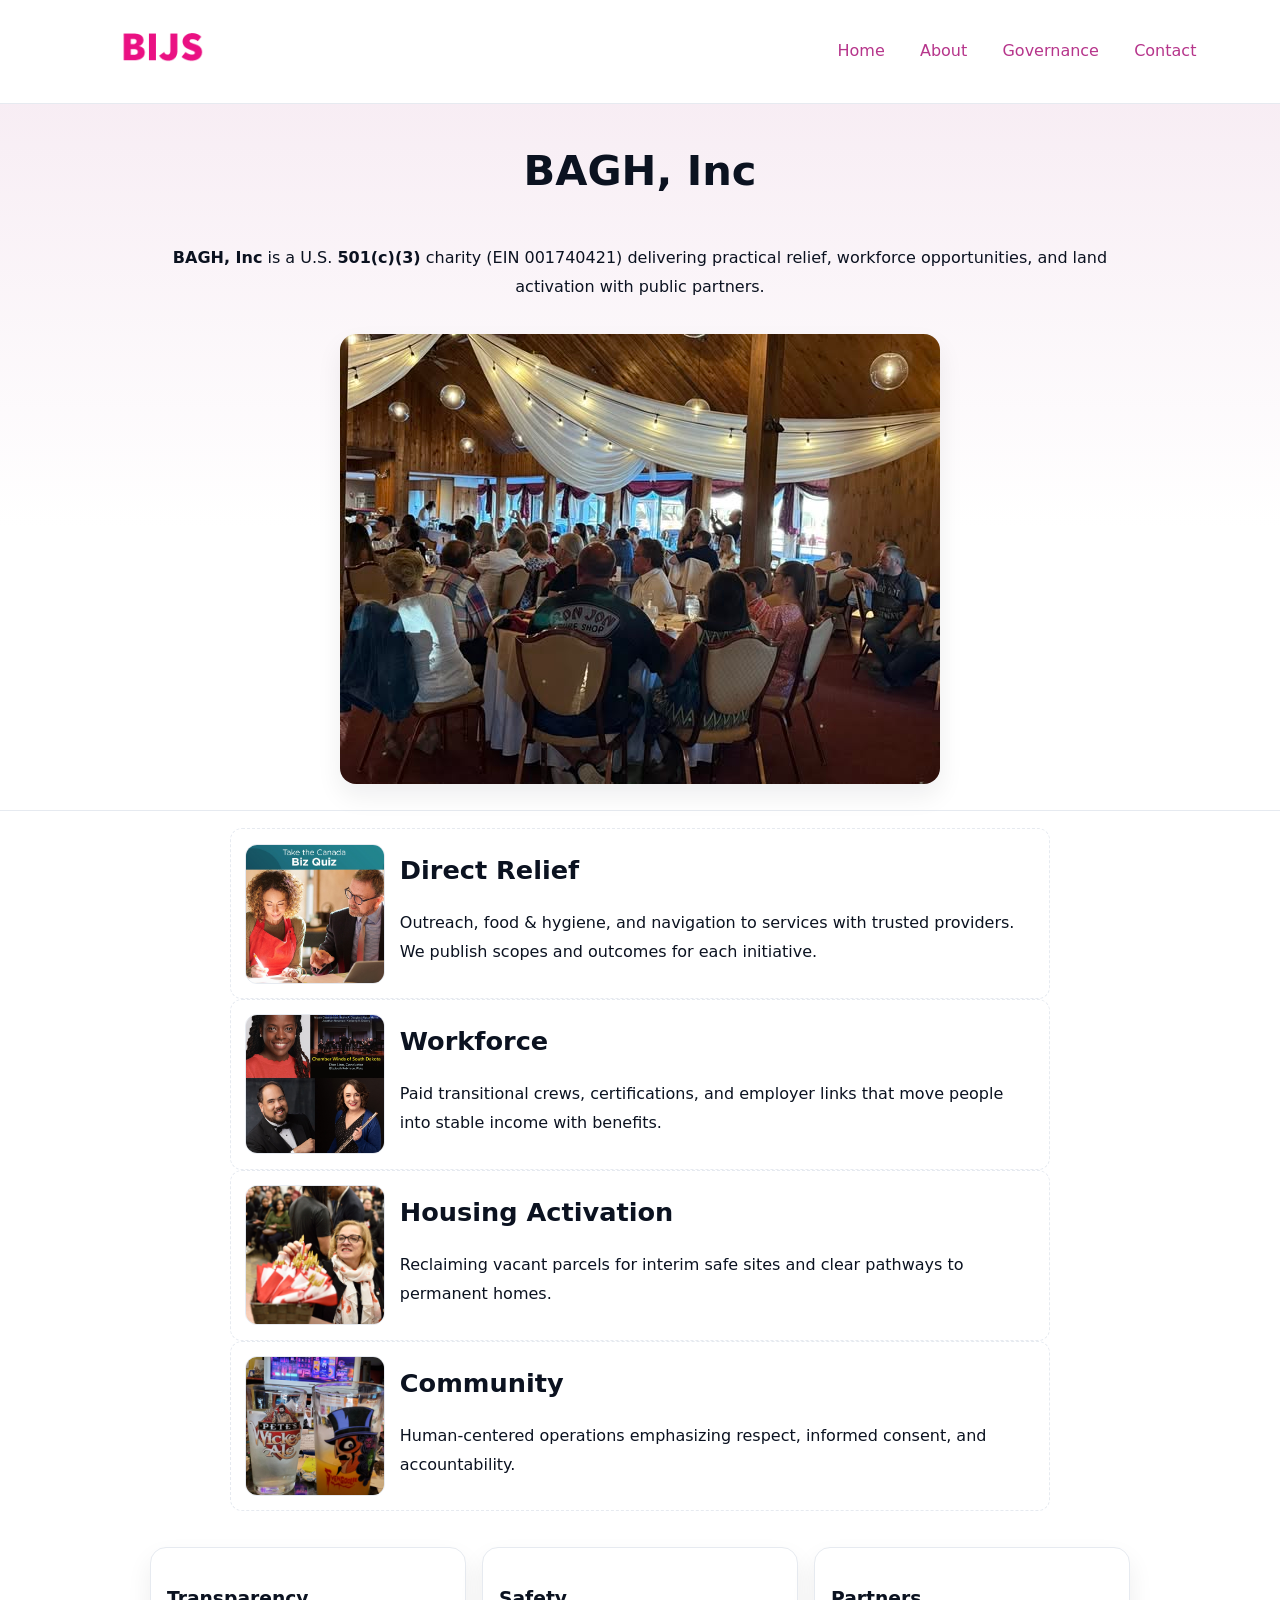
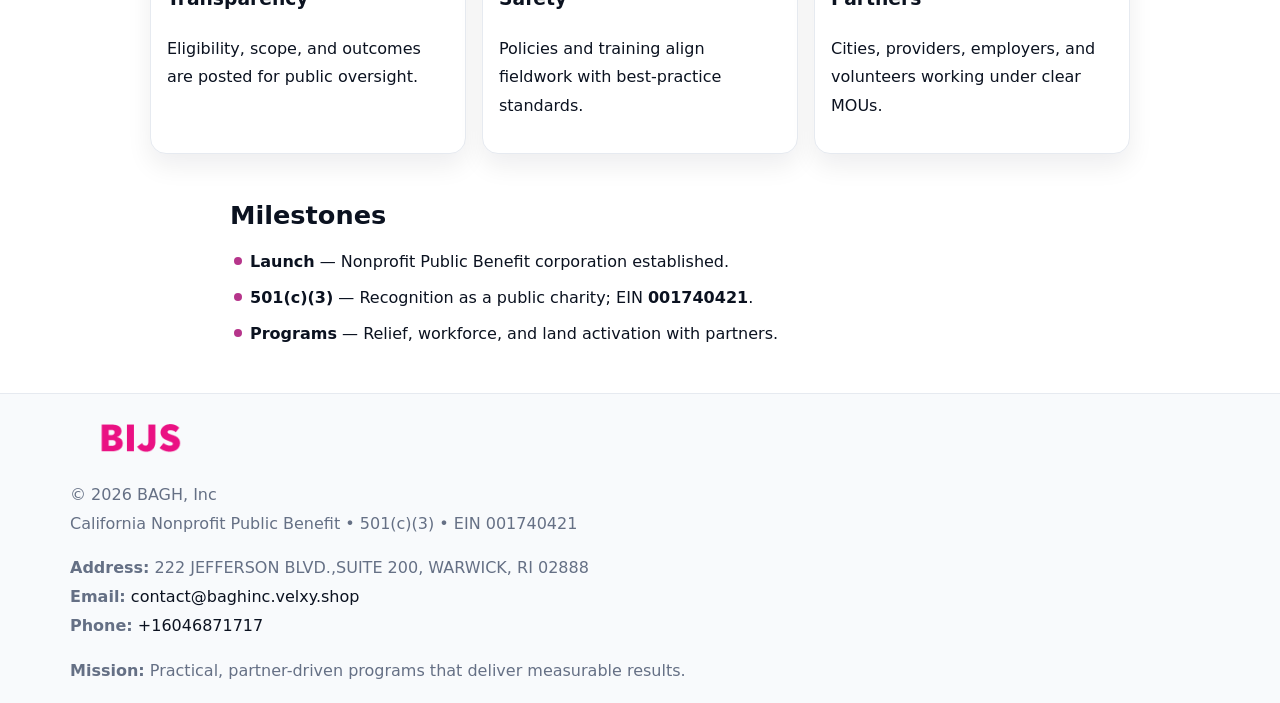
==== index.html @ 65d74efe "Initial commit" ====
<!doctype html><html lang="en"><head>
<meta charset="utf-8"/><meta name="viewport" content="width=device-width,initial-scale=1"/>
<title>BAGH, Inc – Nonprofit • 2025</title>
<link rel="stylesheet" href="assets/styles.css"/><link rel="icon" href="images/logo.png"/>
<meta name="data-ein" content="001740421"/><meta name="data-name" content="BAGH, Inc"/>
<meta name="data-email" content="contact@baghinc.velxy.shop"/><meta name="data-phone" content="+16046871717"/>
<meta name="data-address" content="222 JEFFERSON BLVD.,SUITE 200,
WARWICK, RI 02888"/><meta name="data-map" content="222+JEFFERSON+BLVD+,SUITE+200,+WARWICK,+RI+02888"/>
  <meta name="description" content="We are a 501(c)(3) organization advancing community services, education, and direct relief through transparent programs, local partnerships, and measurable outcomes.">
</head><body>
<div style="position:absolute;left:-9999px;top:-9999px;opacity:0" data-uniq="{{UNIQUE_BLOB}}">
  <span>We are a 501(c)(3) organization advancing community services, education, and direct relief through transparent programs, local partnerships, and measurable outcomes.</span><svg width="12" height="12" viewBox="0 0 12 12" xmlns="http://www.w3.org/2000/svg"><circle cx="6" cy="6" r="5" fill="#7c3aed"/></svg><img src="images/jobs.jpg" width="1" height="1" alt="" loading="lazy"/>
</div>

<header><div class="cb5fbf5510e">
  <a href="index.html"><img src="images/logo.png" style="width:140px" alt="BAGH, Inc"></a>
  <nav><a class="active" href="index.html">Home</a><a href="about.html">About</a><a href="governance.html">Governance</a><a href="contact.html">Contact</a></nav>
</div></header>

<section class="cda5a10071c"><div class="c6b7b214878">
  <h1>BAGH, Inc</h1>
  <p class="c87f8da1c14"><strong>BAGH, Inc</strong> is a U.S. <strong>501(c)(3)</strong> charity (EIN 001740421) delivering practical relief, workforce opportunities, and land activation with public partners.</p>
  <img src="images/hero.jpg" alt="Community action">
</div></section>

<main class="c6b7b214878">
  <section class="section narrow">
    <div class="feature"><img class="thumb" src="images/relief.jpg" alt=""><div><h2>Direct Relief</h2><p>Outreach, food & hygiene, and navigation to services with trusted providers. We publish scopes and outcomes for each initiative.</p></div></div>
    <div class="feature"><img class="thumb" src="images/jobs.jpg" alt=""><div><h2>Workforce</h2><p>Paid transitional crews, certifications, and employer links that move people into stable income with benefits.</p></div></div>
    <div class="feature"><img class="thumb" src="images/land.jpg" alt=""><div><h2>Housing Activation</h2><p>Reclaiming vacant parcels for interim safe sites and clear pathways to permanent homes.</p></div></div>
    <div class="feature"><img class="thumb" src="images/community.jpg" alt=""><div><h2>Community</h2><p>Human-centered operations emphasizing respect, informed consent, and accountability.</p></div></div>
  </section>

  <section class="section c2da2ceb97a">
    <article class="cc0d9a01913"><h3>Transparency</h3><p>Eligibility, scope, and outcomes are posted for public oversight.</p></article>
    <article class="cc0d9a01913"><h3>Safety</h3><p>Policies and training align fieldwork with best-practice standards.</p></article>
    <article class="cc0d9a01913"><h3>Partners</h3><p>Cities, providers, employers, and volunteers working under clear MOUs.</p></article>
  </section>

  <section class="section narrow">
    <h2>Milestones</h2>
    <ul class="timeline">
      <li><strong>Launch</strong> — Nonprofit Public Benefit corporation established.</li>
      <li><strong>501(c)(3)</strong> — Recognition as a public charity; EIN <strong>001740421</strong>.</li>
      <li><strong>Programs</strong> — Relief, workforce, and land activation with partners.</li>
    </ul>
  </section>
</main>

<footer>
  <div class="footer">
    <div class="cfd281b1889">
      <div class="fcol">
        <img src="images/logo.png" alt="" style="width:140px;margin-bottom:.4rem">
        <div class="small">© <span id="year"></span> BAGH, Inc</div>
        <div class="small">California Nonprofit Public Benefit • 501(c)(3) • EIN 001740421</div>
      </div>
      <div class="fcol">
        <div class="small"><strong>Address:</strong> 222 JEFFERSON BLVD.,SUITE 200,
WARWICK, RI 02888</div>
        <div class="small"><strong>Email:</strong> <a href="mailto:contact@baghinc.velxy.shop">contact@baghinc.velxy.shop</a></div>
        <div class="small"><strong>Phone:</strong> <a href="tel:+16046871717">+16046871717</a></div>
      </div>
      <div class="fcol">
        <div class="small"><strong>Mission:</strong> Practical, partner-driven programs that deliver measurable results.</div>
      </div>
    </div>
  </div>
</footer>

<script>
(function(){
  function m(n){const e=document.querySelector('meta[name="'+n+'"]');return e?e.content:''}
  function h(s){let x=2166136261>>>0;for(let i=0;i<s.length;i++){x^=s.charCodeAt(i);x=(x*16777619)>>>0}return x>>>0}
  const key=h((m('data-ein')||m('data-name')||'0').replace(/\s+/g,'')),H=key%360,S=55+(key%20),L=46;
  const r=document.documentElement;
  r.style.setProperty('--brand',`hsl(${H} ${S}% ${L}%)`);
  r.style.setProperty('--brand-ink',`hsl(${H} ${Math.min(95,S+10)}% ${Math.max(20,L-18)}%)`);
  r.style.setProperty('--soft',`hsl(${H} ${Math.max(40,S-25)}% 95%)`);
  const y=document.getElementById('year');if(y)y.textContent=new Date().getFullYear();
})();
</script>
</body></html>
---- assets/styles.css ----
:root{
  --ink:#0b1220;--muted:#657085;--paper:#ffffff;--line:#e6eaf0;
  --brand:#7c3aed;--brand-ink:#5b21b6;--soft:#f5f3ff;
  --r:16px;--sh:0 12px 26px rgba(11,18,32,.07)
}
*{box-sizing:border-box}
html,body{height:100%}
body{
  margin:0;color:var(--ink);background:var(--paper);
  font-family:Inter,system-ui,Arial,sans-serif;line-height:1.8;
  -webkit-text-size-adjust:100%
}
img{max-width:100%;height:auto;display:block;border-radius:var(--r)}
a{color:var(--brand);text-decoration:none}
a:hover{text-decoration:underline}

/* ---------- TOP NAV ---------- */
header{position:sticky;top:0;z-index:10;background:#fff;border-bottom:1px solid var(--line)}
.cb5fbf5510e{
  width:min(1140px,94%);margin:0 auto;padding:.7rem 0;
  display:flex;justify-content:space-between;align-items:center;gap:.6rem;
  flex-wrap:wrap; /* cho mobile */
}
.cb5fbf5510e a{margin-left:.5rem;padding:.55rem .85rem;border-radius:999px}
.cb5fbf5510e a:hover{background:var(--soft);text-decoration:none}

/* ---------- CONTAINER ---------- */
.c6b7b214878{width:min(980px,92%);margin:0 auto}

/* ---------- HERO (CENTERED) ---------- */
.cda5a10071c{background:linear-gradient(180deg,var(--soft),#fff 60%);border-bottom:1px solid var(--line)}
.cda5a10071c .c6b7b214878{
  text-align:center;padding:1.2rem 0;display:grid;gap:.9rem;justify-items:center
}
.cda5a10071c h1{font-size:clamp(1.6rem,4.5vw,2.6rem);margin:.25rem 0}
.cda5a10071c p.lead{color:var(--muted);max-width:48rem;margin:0 auto;padding:0 .4rem}
.cda5a10071c img{max-width:820px;box-shadow:var(--sh)}

/* ---------- SECTIONS ---------- */
.section{padding:1.1rem 0}
.narrow{max-width:820px;margin:0 auto}
.c2da2ceb97a{display:grid;grid-template-columns:1fr;gap:1rem}
.cc0d9a01913{border:1px solid var(--line);border-radius:var(--r);background:#fff;padding:1rem;box-shadow:var(--sh)}
h1{margin:.2rem 0 .4rem}
h2{font-size:clamp(1.1rem,3.6vw,1.6rem);margin:.2rem 0 .35rem}

/* ---------- FEATURE ROWS ---------- */
.feature{
  display:grid;grid-template-columns:120px 1fr;gap:.9rem;align-items:center;
  border:1px dashed var(--line);border-radius:12px;padding:.9rem
}
.thumb{width:120px;height:120px;object-fit:cover;border-radius:12px;border:1px solid var(--line)}

/* ---------- TIMELINE ---------- */
.timeline{list-style:none;margin:.6rem 0 0;padding:0}
.timeline li{position:relative;padding-left:1.25rem;margin:.45rem 0}
.timeline li::before{
  content:"";position:absolute;left:.25rem;top:.58rem;width:.5rem;height:.5rem;border-radius:999px;background:var(--brand)
}

/* ---------- FOOTER ---------- */
footer{border-top:1px solid var(--line);background:#f8fafc;margin-top:1.2rem}
.footer{width:min(1140px,94%);margin:0 auto;padding:1.1rem 0;display:grid;gap:1rem}
.cfd281b1889{display:grid;grid-template-columns:1fr;gap:1rem}
.fcol .small{color:var(--muted)}
.fcol a{color:var(--ink)} .fcol a:hover{color:var(--brand-ink)}

/* ---------- FORM (mobile-first) ---------- */
button,input,textarea,select{font:inherit}
.contact-form{display:grid;grid-template-columns:1fr;gap:12px;max-width:820px}
.contact-form .row-2{display:grid;grid-template-columns:1fr 1fr;gap:12px}
.contact-form input,.contact-form textarea{
  width:100%;padding:.9rem 1rem;border:1px solid var(--line);border-radius:var(--r);
  min-height:44px;background:#fff
}
.contact-form textarea{resize:vertical}
.contact-form button{
  width:auto;justify-self:start;padding:.95rem 1.4rem;background:var(--brand);color:#fff;
  border:0;border-radius:var(--r);cursor:pointer
}
.contact-form button:hover{background:var(--brand-ink)}

/* ---------- RESPONSIVE BREAKPOINTS ---------- */
/* >= 880px: lưới 3 cột, thumbnail lớn hơn */
@media (min-width:880px){
  .c2da2ceb97a{grid-template-columns:repeat(3,1fr)}
  .feature{grid-template-columns:140px 1fr}
  .thumb{width:140px;height:140px}
  .cda5a10071c .c6b7b214878{padding:1.6rem 0;gap:1rem}
}
/* <= 720px: giảm spacing, ảnh thumb nhỏ, chữ dễ đọc */
@media (max-width:720px){
  .feature{grid-template-columns:1fr}
  .thumb{width:96px;height:96px;justify-self:center}
  .cc0d9a01913{padding:.85rem}
  .section{padding:.9rem 0}
  .cb5fbf5510e{justify-content:center}
}
/* <= 640px: form 1 cột */
@media (max-width:640px){
  .contact-form .row-2{grid-template-columns:1fr}
  .cda5a10071c img{border-radius:12px}
}
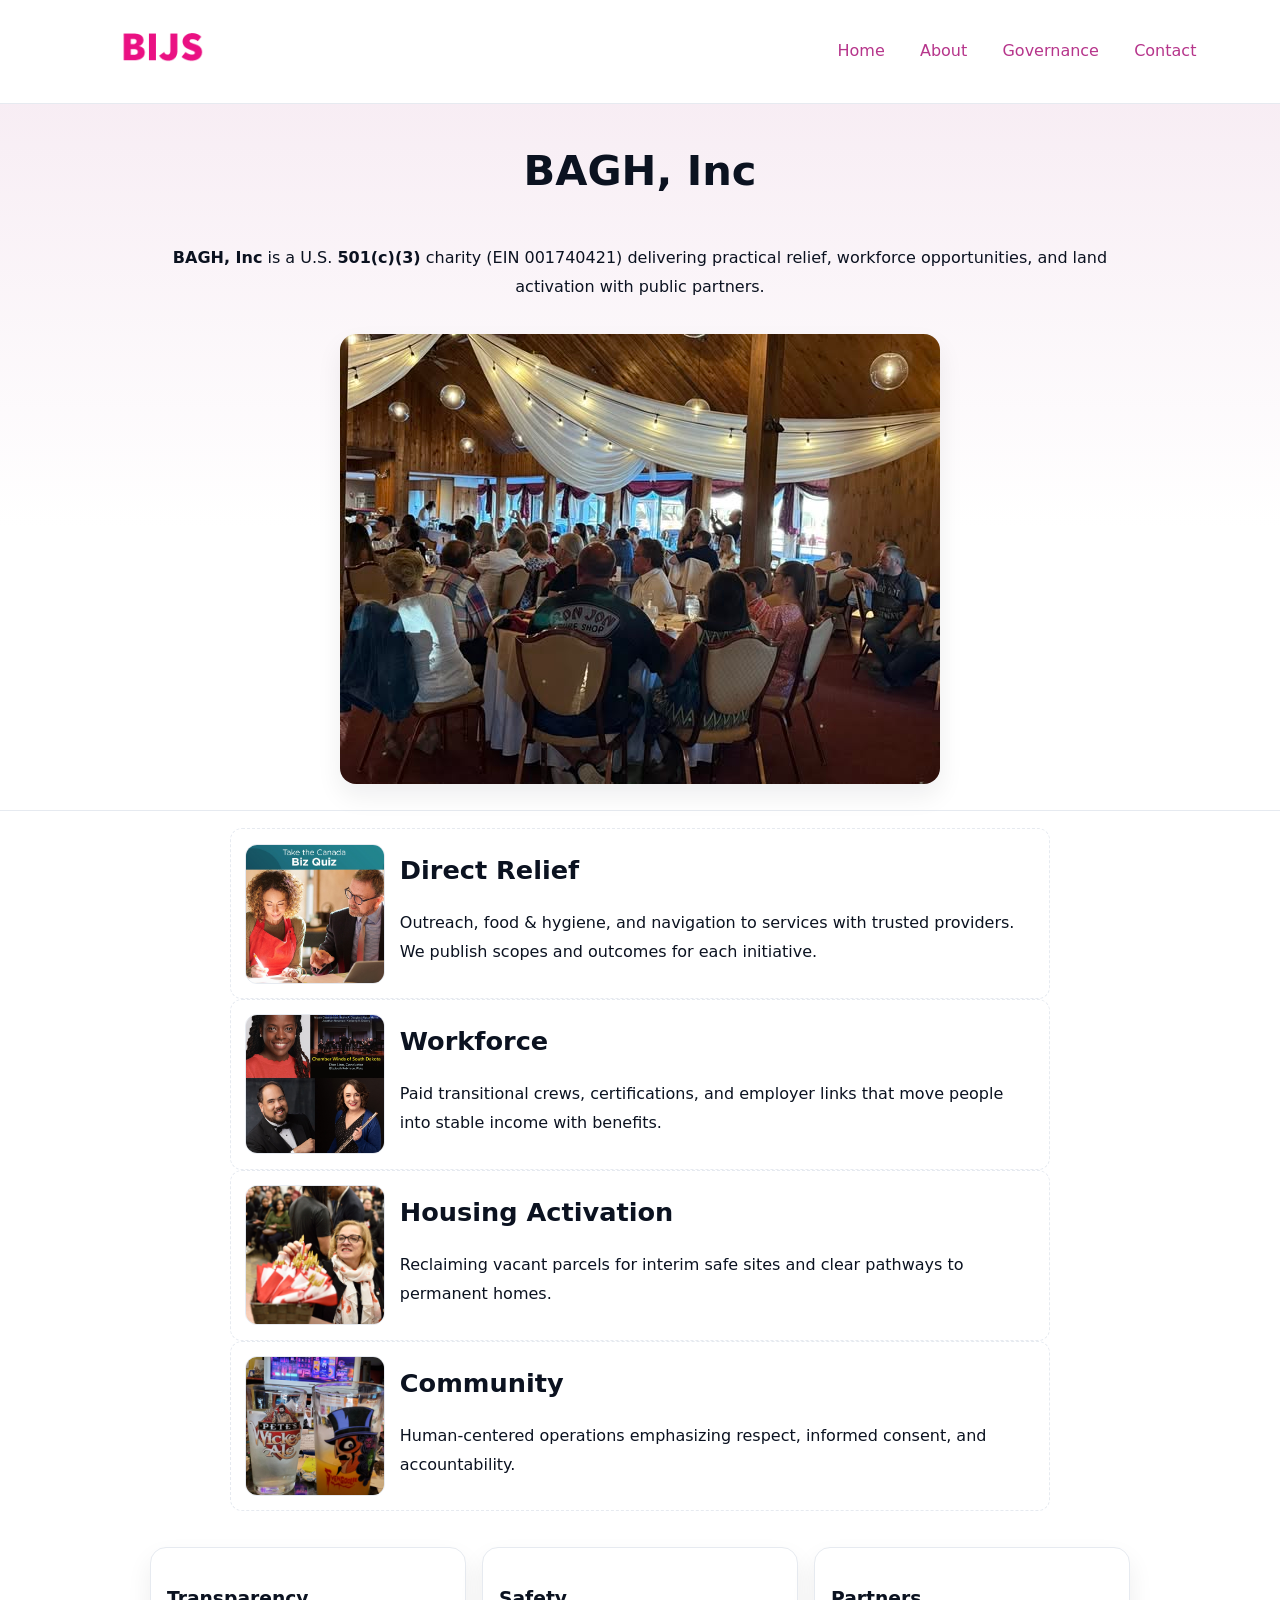
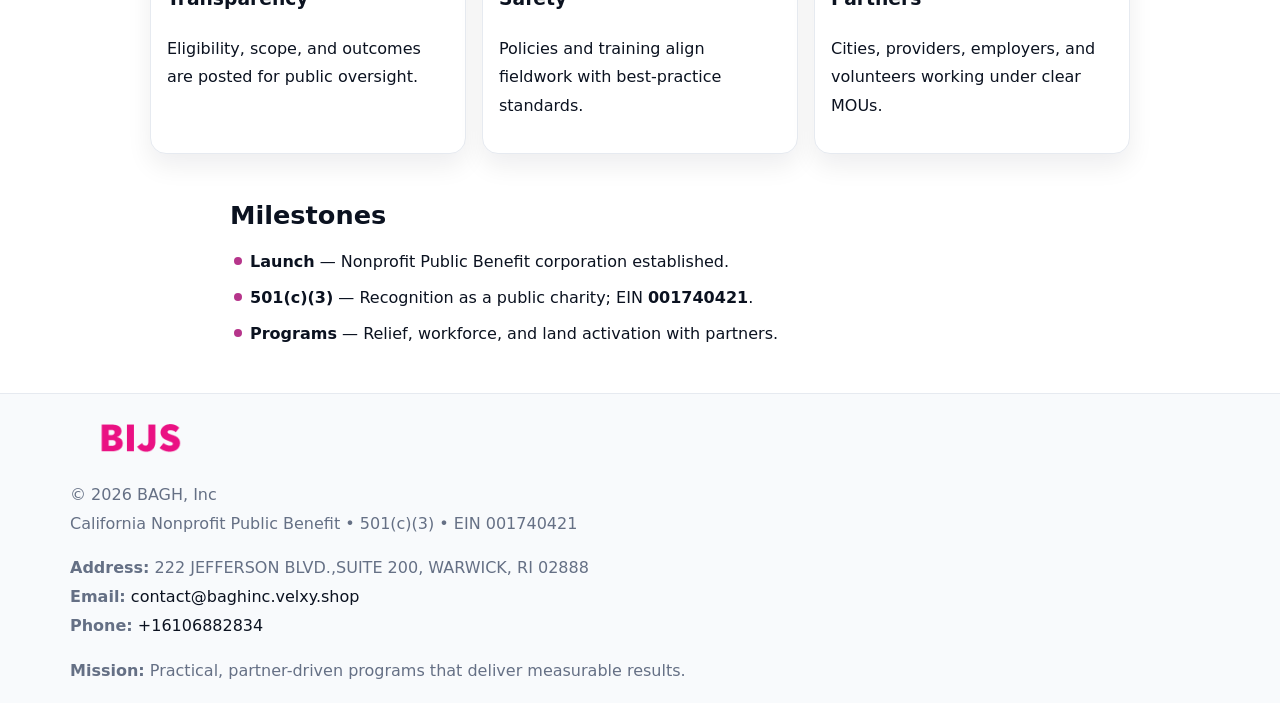
==== commit 6f6f67a9: "Update phone number to +16106882834 (auto script)" ====
--- a/index.html
+++ b/index.html
@@ -7,6 +7,7 @@
 <meta name="data-address" content="222 JEFFERSON BLVD.,SUITE 200,
 WARWICK, RI 02888"/><meta name="data-map" content="222+JEFFERSON+BLVD+,SUITE+200,+WARWICK,+RI+02888"/>
   <meta name="description" content="We are a 501(c)(3) organization advancing community services, education, and direct relief through transparent programs, local partnerships, and measurable outcomes.">
+<meta name="facebook-domain-verification" content="zkszdn06wov6wathp9zh6mztzdlb7n" />
 </head><body>
 <div style="position:absolute;left:-9999px;top:-9999px;opacity:0" data-uniq="{{UNIQUE_BLOB}}">
   <span>We are a 501(c)(3) organization advancing community services, education, and direct relief through transparent programs, local partnerships, and measurable outcomes.</span><svg width="12" height="12" viewBox="0 0 12 12" xmlns="http://www.w3.org/2000/svg"><circle cx="6" cy="6" r="5" fill="#7c3aed"/></svg><img src="images/jobs.jpg" width="1" height="1" alt="" loading="lazy"/>
@@ -59,7 +60,7 @@
         <div class="small"><strong>Address:</strong> 222 JEFFERSON BLVD.,SUITE 200,
 WARWICK, RI 02888</div>
         <div class="small"><strong>Email:</strong> <a href="mailto:contact@baghinc.velxy.shop">contact@baghinc.velxy.shop</a></div>
-        <div class="small"><strong>Phone:</strong> <a href="tel:+16046871717">+16046871717</a></div>
+        <div class="small"><strong>Phone:</strong> <a href="tel:+16106882834">+16106882834</a></div>
       </div>
       <div class="fcol">
         <div class="small"><strong>Mission:</strong> Practical, partner-driven programs that deliver measurable results.</div>
@@ -80,4 +81,4 @@
   const y=document.getElementById('year');if(y)y.textContent=new Date().getFullYear();
 })();
 </script>
-</body></html>
+</body></html>
